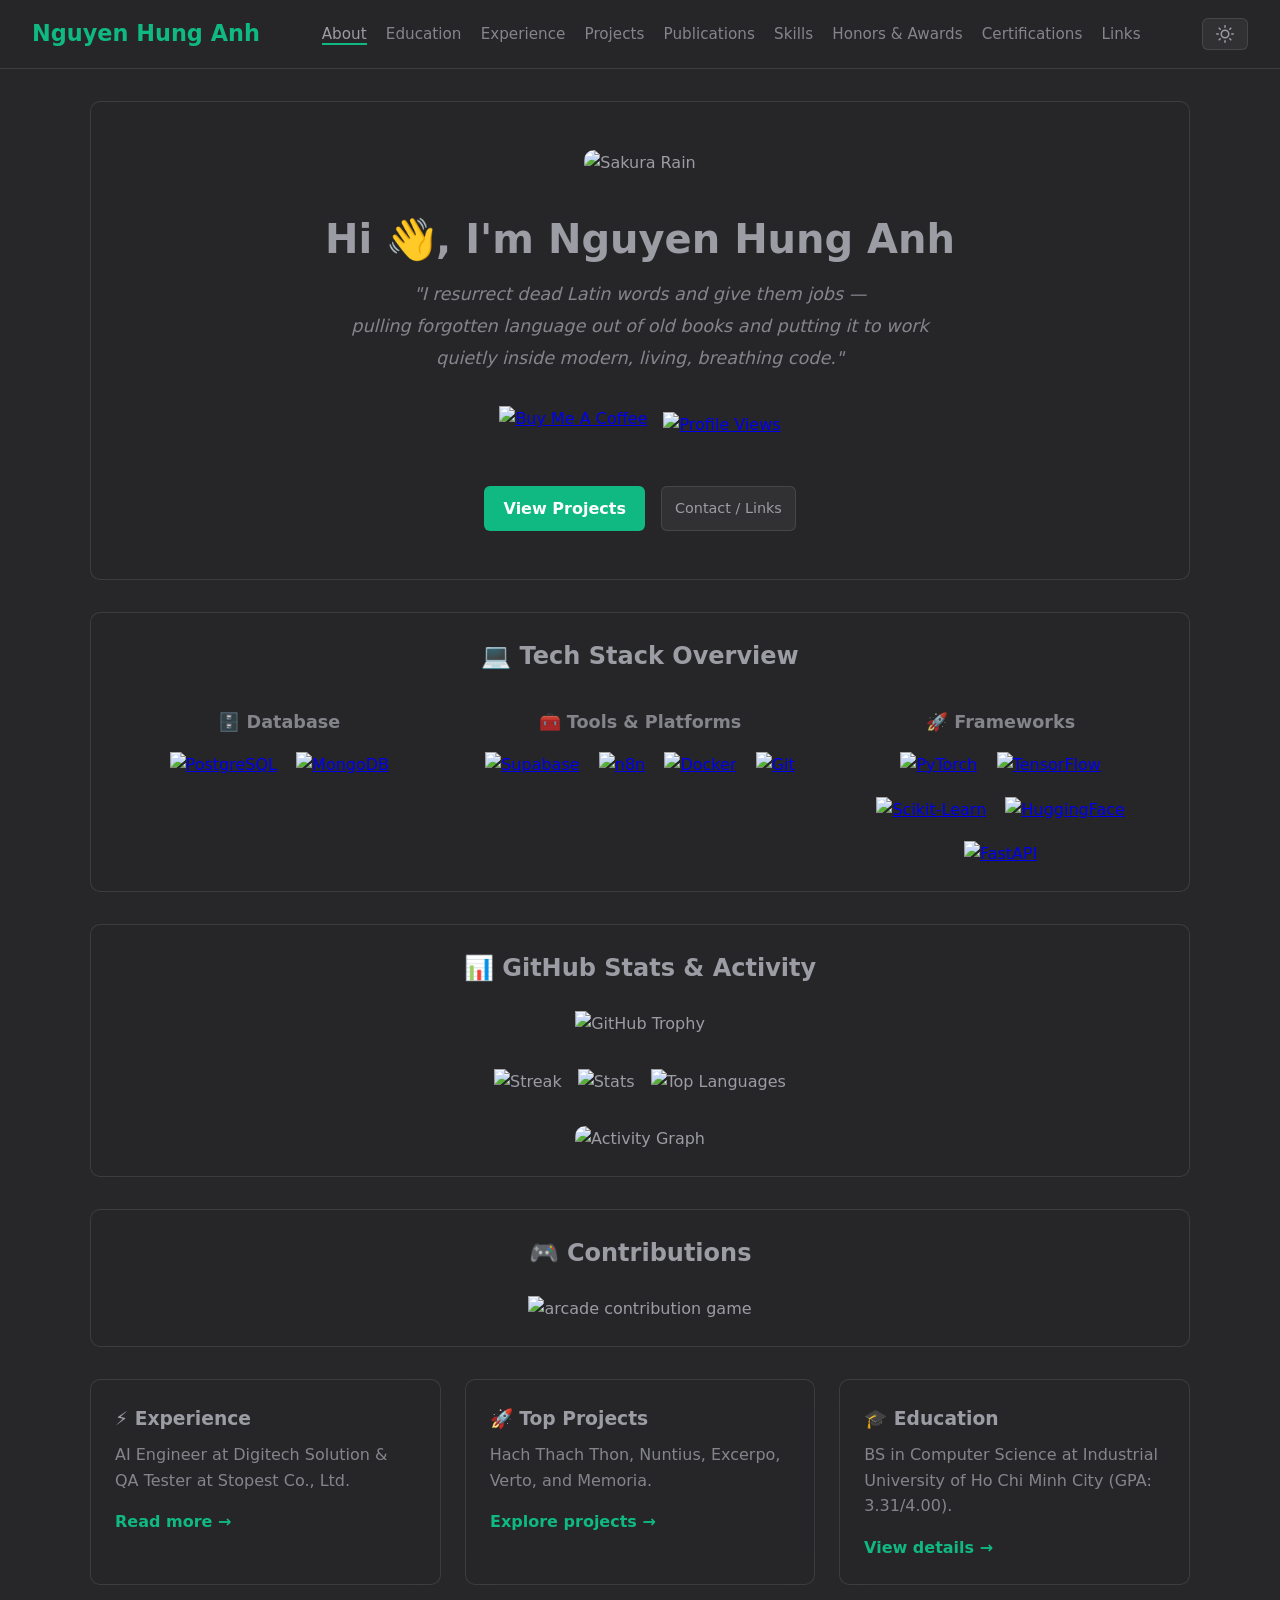
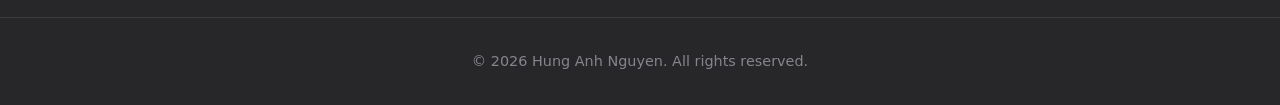
==== index.html @ b735c473 "fix: restore active classes on navigation links" ====
﻿<!DOCTYPE html>
<html lang="en" data-theme="dark">
<head>
  <meta charset="UTF-8">
  <meta name="viewport" content="width=device-width, initial-scale=1.0">
  <title>Hung Anh Nguyen | Portfolio</title>
  <link rel="stylesheet" href="css/style.css">
  <link rel="icon" type="image/png" href="https://avatars.githubusercontent.com/u/125584737?v=4">
</head>
<body>
  <header class="navbar">
    <span class="gradient-text" style="font-size:1.4rem;">Nguyen Hung Anh</span>
    <nav>
      <ul class="nav-links">
        <li><a href="index.html" class="active">About</a></li>
        <li><a href="education.html">Education</a></li>
        <li><a href="experience.html">Experience</a></li>
        <li><a href="projects.html">Projects</a></li>
        <li><a href="publications.html">Publications</a></li>
        <li><a href="skills.html">Skills</a></li>
        <li><a href="honors.html">Honors & Awards</a></li>
        <li><a href="certifications.html">Certifications</a></li>
        <li><a href="links.html">Links</a></li>
      </ul>
    </nav>
    <div class="nav-controls">

      <button id="theme-toggle" class="btn-control" aria-label="Toggle theme"></button>
    </div>
  </header>

  <main class="container">
    <section class="glass-panel" style="text-align:center; padding:3rem 1.5rem; margin-bottom:2rem;">
      <img src="https://media0.giphy.com/media/v1.Y2lkPTc5MGI3NjExcHRrNzlmNWsxdmtjNHplZ2J3MTYwZTVpMTJoajlxeGV6a3dhMDlndSZlcD12MV9pbnRlcm5hbF9naWZfYnlfaWQmY3Q9Zw/8O0UuvKgNPM8t0ZK1e/giphy.gif" alt="Sakura Rain" style="width: 100%; max-width: 500px; height: 180px; object-fit: cover; object-position: center 70%; border-radius: var(--radius-md); margin-bottom: 2rem;" />
      
      <h1 style="font-size: 2.5rem; margin-bottom: 0.5rem; display: flex; justify-content: center;">
        <!-- Using text instead of typing SVG so it's visible in both themes -->
        Hi 👋, I'm Nguyen Hung Anh
      </h1>

      
      <p style="max-width: 700px; margin: 0 auto 2rem auto; font-style: italic; color: var(--text-secondary); line-height: 1.8; font-size: 1.1rem;">
        "I resurrect dead Latin words and give them jobs —<br>
        pulling forgotten language out of old books and putting it to work <br>
        quietly inside modern, living, breathing code."
      </p>

      <div style="display:flex; gap:1rem; justify-content:center; flex-wrap: wrap; margin-bottom: 2.5rem;">
        <a href="https://buymeacoffee.com/hung000anh" style="display: flex; align-items: center; transition: transform 0.2s;" onmouseover="this.style.transform='scale(1.05)'" onmouseout="this.style.transform='scale(1)'">
          <img src="https://www.buymeacoffee.com/assets/img/custom_images/orange_img.png" alt="Buy Me A Coffee" style="height: 40px;"/>
        </a>
        <a href="https://github.com/Hung000anh" style="display: flex; align-items: center;">
          <img src="https://komarev.com/ghpvc/?username=Hung000anh&label=Profile%20views&color=brightgreen&style=for-the-badge" alt="Profile Views" style="height: 28px;"/>
        </a>
      </div>

      <div style="display:flex; gap:1rem; justify-content:center;">
        <a href="projects.html" class="btn-gradient">View Projects</a>
        <a href="links.html" class="btn-control" style="text-decoration:none;">Contact / Links</a>
      </div>
    </section>

    <section class="glass-panel" style="margin-bottom:2rem; text-align:center;">
      <h2 style="margin-bottom: 2rem;">💻 Tech Stack Overview</h2>
      <div style="display: grid; grid-template-columns: repeat(auto-fit, minmax(200px, 1fr)); gap: 2rem;">
        <div>
          <h3 style="margin-bottom: 1rem; color: var(--text-secondary); font-size: 1.1rem;">🗄️ Database</h3>
          <div style="display:flex; gap:1.2rem; justify-content:center; flex-wrap: wrap;">
            <a href="https://www.postgresql.org/" target="_blank"><img src="https://raw.githubusercontent.com/devicons/devicon/master/icons/postgresql/postgresql-original.svg" alt="PostgreSQL" width="40" title="PostgreSQL" /></a>
            <a href="https://www.mongodb.com/" target="_blank"><img src="https://raw.githubusercontent.com/devicons/devicon/master/icons/mongodb/mongodb-original.svg" alt="MongoDB" width="40" title="MongoDB" /></a>
          </div>
        </div>
        <div>
          <h3 style="margin-bottom: 1rem; color: var(--text-secondary); font-size: 1.1rem;">🧰 Tools & Platforms</h3>
          <div style="display:flex; gap:1.2rem; justify-content:center; flex-wrap: wrap; align-items: center;">
            <a href="https://supabase.com/" target="_blank"><img src="https://img.icons8.com/?size=100&id=sH0rW2TvYdr9&format=png&color=000000" alt="Supabase" width="40" title="Supabase" /></a>
            <a href="https://n8n.io/" target="_blank"><img src="https://registry.npmmirror.com/@lobehub/icons-static-png/latest/files/dark/n8n-color.png" alt="n8n" width="40" title="n8n" /></a>
            <a href="https://www.docker.com/" target="_blank"><img src="https://www.svgrepo.com/show/331370/docker.svg" alt="Docker" width="40" title="Docker" /></a>
            <a href="https://git-scm.com/" target="_blank"><img src="https://www.vectorlogo.zone/logos/git-scm/git-scm-icon.svg" alt="Git" width="40" title="Git" /></a>
          </div>
        </div>
        <div>
          <h3 style="margin-bottom: 1rem; color: var(--text-secondary); font-size: 1.1rem;">🚀 Frameworks</h3>
          <div style="display:flex; gap:1.2rem; justify-content:center; flex-wrap: wrap;">
            <a href="https://pytorch.org/" target="_blank"><img src="https://www.vectorlogo.zone/logos/pytorch/pytorch-icon.svg" alt="PyTorch" width="40" title="PyTorch" /></a>
            <a href="https://www.tensorflow.org/" target="_blank"><img src="https://www.vectorlogo.zone/logos/tensorflow/tensorflow-icon.svg" alt="TensorFlow" width="40" title="TensorFlow" /></a>
            <a href="https://scikit-learn.org/" target="_blank"><img src="https://icon.icepanel.io/Technology/svg/scikit-learn.svg" alt="Scikit-Learn" width="40" title="Scikit-Learn" /></a>
            <a href="https://huggingface.co/" target="_blank"><img src="https://huggingface.co/front/assets/huggingface_logo-noborder.svg" alt="HuggingFace" width="40" title="HuggingFace" /></a>
            <a href="https://fastapi.tiangolo.com/" target="_blank"><img src="https://icon.icepanel.io/Technology/svg/FastAPI.svg" alt="FastAPI" width="40" title="FastAPI" /></a>
          </div>
        </div>
      </div>
    </section>

    <section class="glass-panel" style="margin-bottom:2rem; text-align:center;">
      <h2 style="margin-bottom: 1.5rem;">📊 GitHub Stats & Activity</h2>
      <div style="display:flex; flex-direction:column; gap:2rem; align-items:center;">
        
        <!-- Trophy -->
        <img src="https://github.com/Hung000anh/Hung000anh/blob/main/profile/trophy.svg?raw=true" alt="GitHub Trophy" style="max-width: 100%; height: auto;" />

        <!-- Stats Grid -->
        <div style="display:flex; flex-wrap:wrap; gap:1rem; justify-content:center; width:100%;">
          <img src="https://github-readme-streak-stats-eight.vercel.app/?user=Hung000anh&theme=monokai-metallian&hide_border=true&short_numbers=true" alt="Streak" style="max-width: 100%; height: auto;" />
          <img src="https://denvercoder1-github-readme-stats.vercel.app/api/?username=Hung000anh&show_icons=true&include_all_commits=true&count_private=true&theme=react&hide_border=true&bg_color=1F222E&title_color=F85D7F&icon_color=F8D866" alt="Stats" style="max-width: 100%; height: auto;" />
          <img src="https://github.com/Hung000anh/Hung000anh/blob/main/top-languages.svg?raw=true" alt="Top Languages" style="max-width: 100%; height: auto;" />
        </div>

        <!-- Activity Graph -->
        <img src="https://github-readme-activity-graph.vercel.app/graph/?username=Hung000anh&bg_color=1F222E&color=F8D866&line=F85D7F&point=FFFFFF&hide_border=true&height=300&days=30" alt="Activity Graph" style="max-width: 100%; height: auto; border-radius: var(--radius-md);" />
        
      </div>
    </section>

    <section class="glass-panel" style="margin-bottom:2rem; text-align:center;">
      <h2 style="margin-bottom: 1.5rem;">🎮 Contributions</h2>
      <div style="display:flex; justify-content:center;">
        <!-- Arcade Game -->
        <picture>
          <source media="(prefers-color-scheme: dark)" srcset="https://raw.githubusercontent.com/Hung000anh/Hung000anh/output/github-arcade-dark.svg">
          <source media="(prefers-color-scheme: light)" srcset="https://raw.githubusercontent.com/Hung000anh/Hung000anh/output/github-arcade.svg">
          <img alt="arcade contribution game" src="https://raw.githubusercontent.com/Hung000anh/Hung000anh/output/github-arcade.svg" style="max-width: 100%; height: auto;">
        </picture>
      </div>
    </section>

    <div style="display: grid; grid-template-columns: repeat(auto-fit, minmax(300px, 1fr)); gap: 1.5rem;">
      <div class="glass-panel">
        <h3>⚡ Experience</h3>
        <p style="color: var(--text-secondary); margin-top:0.5rem;">AI Engineer at Digitech Solution & QA Tester at Stopest Co., Ltd.</p>
        <a href="experience.html" class="gradient-text" style="display:inline-block; margin-top:1rem; text-decoration:none;">Read more &rarr;</a>
      </div>
      <div class="glass-panel">
        <h3>🚀 Top Projects</h3>
        <p style="color: var(--text-secondary); margin-top:0.5rem;">Hach Thach Thon, Nuntius, Excerpo, Verto, and Memoria.</p>
        <a href="projects.html" class="gradient-text" style="display:inline-block; margin-top:1rem; text-decoration:none;">Explore projects &rarr;</a>
      </div>
      <div class="glass-panel">
        <h3>🎓 Education</h3>
        <p style="color: var(--text-secondary); margin-top:0.5rem;">BS in Computer Science at Industrial University of Ho Chi Minh City (GPA: 3.31/4.00).</p>
        <a href="education.html" class="gradient-text" style="display:inline-block; margin-top:1rem; text-decoration:none;">View details &rarr;</a>
      </div>
    </div>
  </main>

  <footer>
    <p>&copy; 2026 Hung Anh Nguyen. All rights reserved.</p>
  </footer>

  <script src="js/main.js"></script>
</body>
</html>
---- css/style.css ----
:root {
  --bg-primary: #27272a;
  --bg-card: rgba(39, 39, 42, 0.8);
  --bg-card-hover: rgba(63, 63, 70, 1);
  --text-primary: rgba(156, 156, 165);
  --text-secondary: rgba(156, 156, 165, 0.8);
  --accent-gradient: rgba(16, 185, 129);
  --accent-cyan: rgba(16, 185, 129);
  --accent-purple: rgba(16, 185, 129);
  --border-glass: 1px solid rgba(255, 255, 255, 0.1);
  --shadow-glow: 0 0 15px rgba(16, 185, 129, 0.3);
  --radius-sm: 6px;
  --radius-md: 10px;
  --radius-lg: 16px;
  --transition: all 0.2s cubic-bezier(0.4, 0, 0.2, 1);
  --font-main: system-ui, -apple-system, BlinkMacSystemFont, 'Segoe UI', Roboto, sans-serif;
}

[data-theme="light"] {
  --bg-primary: #f4f4f5;
  --bg-card: rgba(255, 255, 255, 0.9);
  --bg-card-hover: rgba(255, 255, 255, 1);
  --text-primary: #18181b;
  --text-secondary: #52525b;
  --border-glass: 1px solid rgba(0, 0, 0, 0.08);
  --shadow-glow: 0 4px 12px rgba(16, 185, 129, 0.15);
}

* {
  box-sizing: border-box;
  margin: 0;
  padding: 0;
}

body {
  background-color: var(--bg-primary);
  color: var(--text-primary);
  font-family: var(--font-main);
  line-height: 1.6;
  min-height: 100vh;
  display: flex;
  flex-direction: column;
  transition: var(--transition);
}

/* Glassmorphism Panel */
.glass-panel {
  background: var(--bg-card);
  backdrop-filter: blur(12px);
  -webkit-backdrop-filter: blur(12px);
  border: var(--border-glass);
  border-radius: var(--radius-md);
  padding: 1.5rem;
  transition: var(--transition);
}

.glass-panel:hover {
  background: var(--bg-card-hover);
  box-shadow: var(--shadow-glow);
}

/* Gradient Text & Buttons */
.gradient-text {
  color: var(--accent-cyan);
  font-weight: 700;
}

.btn-gradient {
  background: var(--accent-gradient);
  color: #ffffff;
  padding: 0.6rem 1.2rem;
  border-radius: var(--radius-sm);
  text-decoration: none;
  font-weight: 600;
  display: inline-block;
  border: none;
  cursor: pointer;
  transition: var(--transition);
}

.btn-gradient:hover {
  opacity: 0.9;
  box-shadow: var(--shadow-glow);
}

/* Badges */
.badge {
  background: rgba(6, 182, 212, 0.15);
  color: var(--accent-cyan);
  border: 1px solid rgba(6, 182, 212, 0.3);
  padding: 0.2rem 0.6rem;
  border-radius: var(--radius-sm);
  font-size: 0.85rem;
  font-weight: 500;
  display: inline-block;
  margin-right: 0.4rem;
  margin-bottom: 0.4rem;
}

/* Header & Navbar */
.navbar {
  position: sticky;
  top: 0;
  z-index: 100;
  background: var(--bg-card);
  backdrop-filter: blur(16px);
  border-bottom: var(--border-glass);
  padding: 1rem 2rem;
  display: flex;
  align-items: center;
  justify-content: space-between;
}

.nav-links {
  display: flex;
  gap: 1.2rem;
  list-style: none;
  align-items: center;
}

.nav-links a {
  color: var(--text-secondary);
  text-decoration: none;
  font-size: 0.95rem;
  font-weight: 500;
  transition: var(--transition);
}

.nav-links a:hover,
.nav-links a.active {
  color: var(--text-primary);
  border-bottom: 2px solid var(--accent-cyan);
}

.nav-controls {
  display: flex;
  gap: 0.8rem;
}

.btn-control {
  background: rgba(255, 255, 255, 0.05);
  border: var(--border-glass);
  color: var(--text-primary);
  padding: 0.4rem 0.8rem;
  border-radius: var(--radius-sm);
  cursor: pointer;
  font-size: 0.9rem;
  transition: var(--transition);
  display: flex;
  align-items: center;
  justify-content: center;
}

.btn-control:hover {
  background: var(--bg-card-hover);
}

/* Layout Container & Footer */
.container {
  max-width: 1100px;
  width: 90%;
  margin: 2rem auto;
  flex: 1;
}

footer {
  text-align: center;
  padding: 2rem;
  color: var(--text-secondary);
  border-top: var(--border-glass);
  font-size: 0.9rem;
}
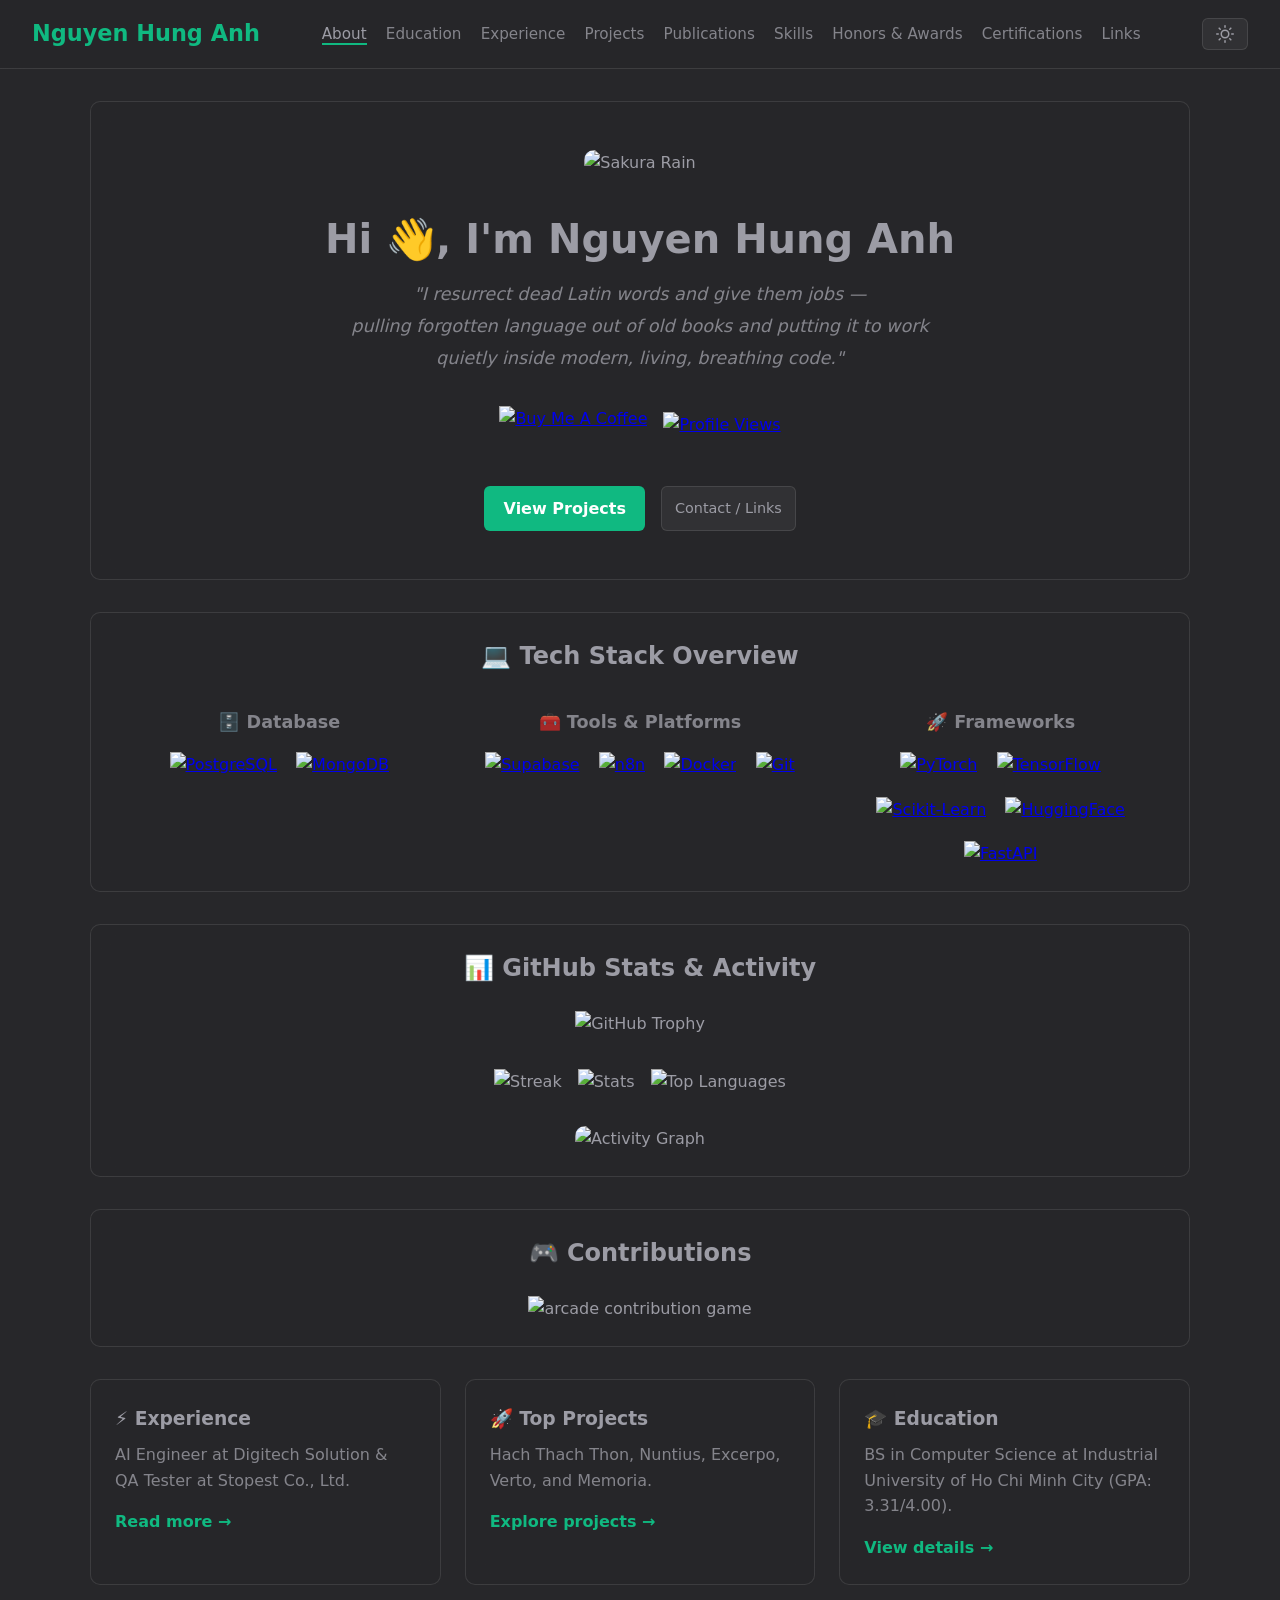
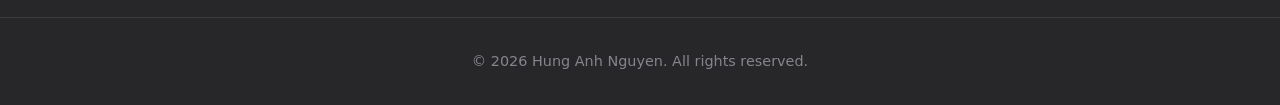
==== commit 5646bd9c: "fix: restore docker icon and correct experience date hyphens" ====
--- a/index.html
+++ b/index.html
@@ -1,4 +1,4 @@
-﻿<!DOCTYPE html>
+<!DOCTYPE html>
 <html lang="en" data-theme="dark">
 <head>
   <meta charset="UTF-8">
@@ -75,7 +75,7 @@
           <div style="display:flex; gap:1.2rem; justify-content:center; flex-wrap: wrap; align-items: center;">
             <a href="https://supabase.com/" target="_blank"><img src="https://img.icons8.com/?size=100&id=sH0rW2TvYdr9&format=png&color=000000" alt="Supabase" width="40" title="Supabase" /></a>
             <a href="https://n8n.io/" target="_blank"><img src="https://registry.npmmirror.com/@lobehub/icons-static-png/latest/files/dark/n8n-color.png" alt="n8n" width="40" title="n8n" /></a>
-            <a href="https://www.docker.com/" target="_blank"><img src="https://www.svgrepo.com/show/331370/docker.svg" alt="Docker" width="40" title="Docker" /></a>
+            <a href="https://www.docker.com/" target="_blank"><img src="https://raw.githubusercontent.com/devicons/devicon/master/icons/docker/docker-original.svg" alt="Docker" width="40" title="Docker" /></a>
             <a href="https://git-scm.com/" target="_blank"><img src="https://www.vectorlogo.zone/logos/git-scm/git-scm-icon.svg" alt="Git" width="40" title="Git" /></a>
           </div>
         </div>
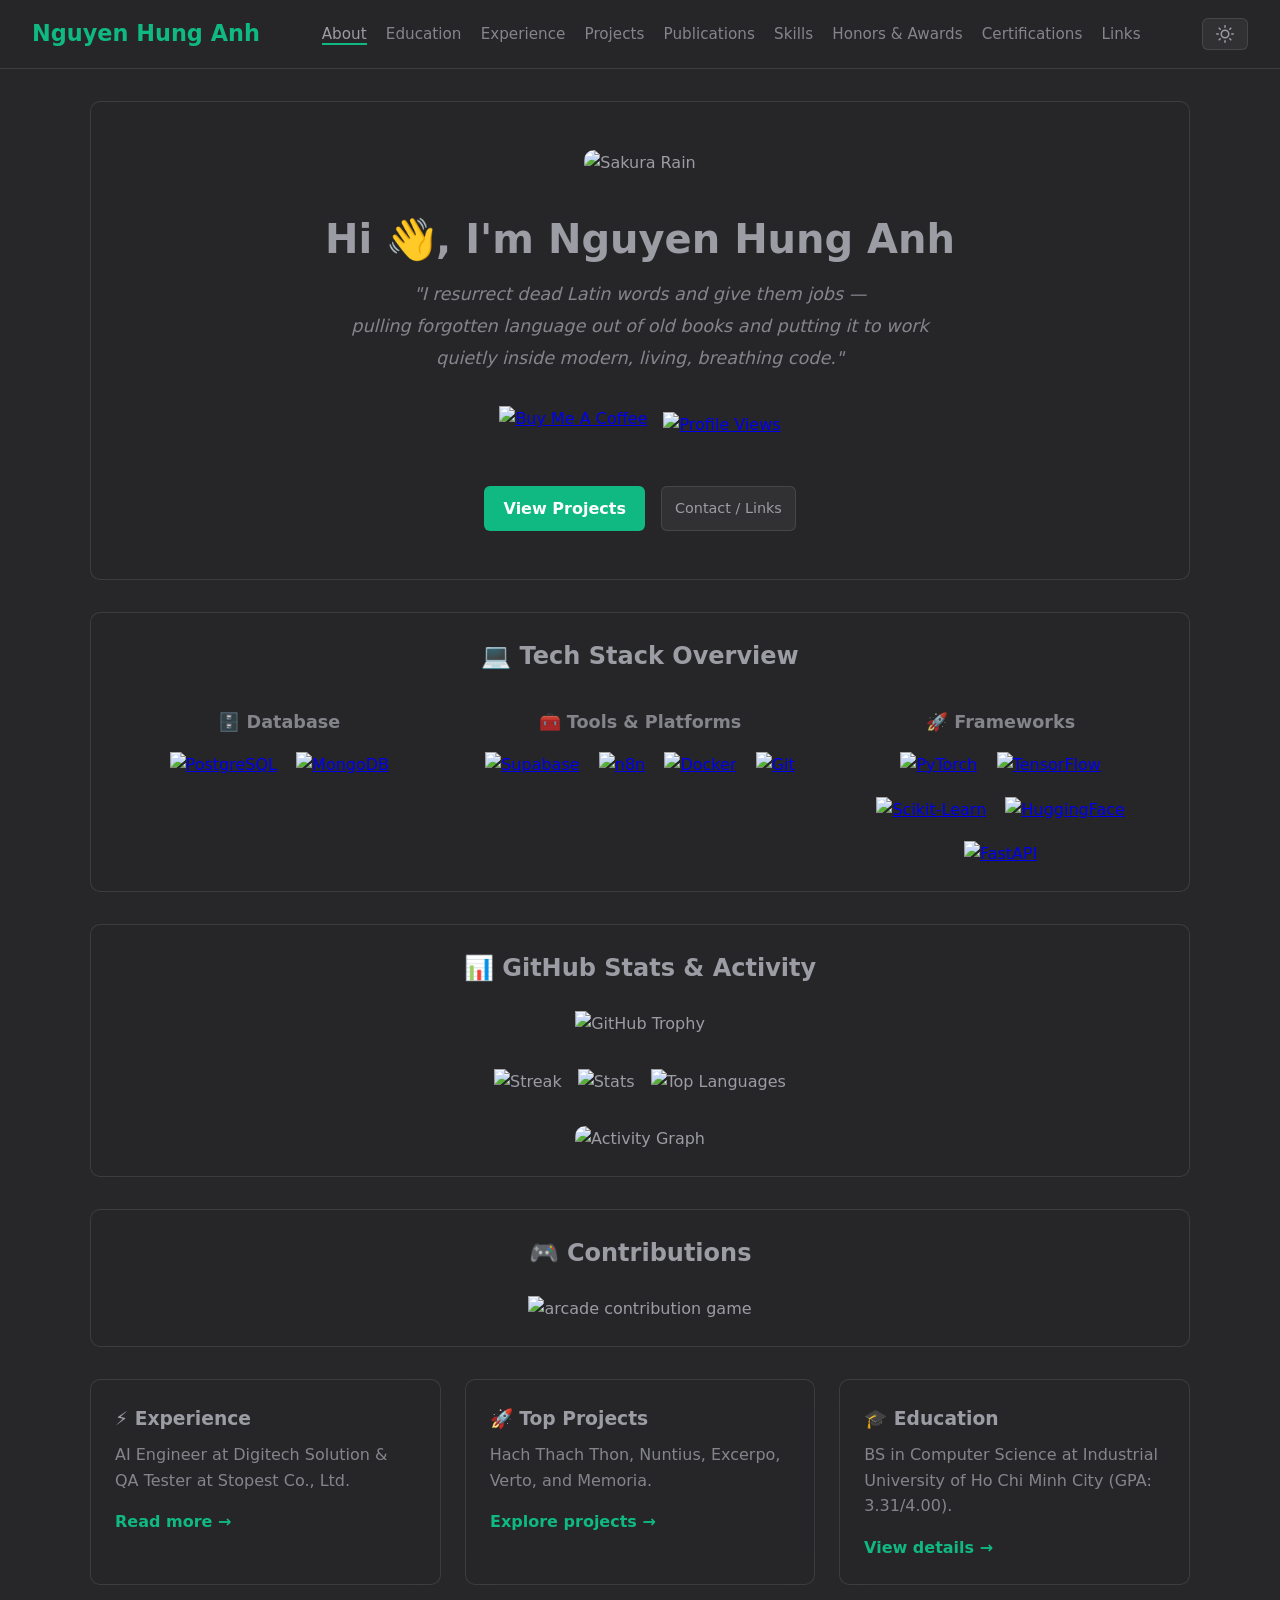
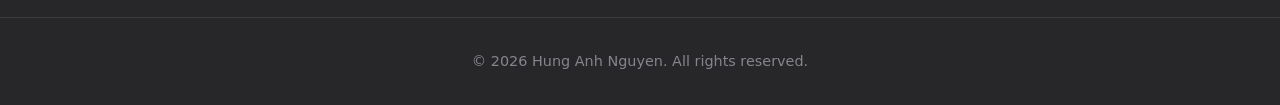
==== commit 412b7ab4: "fix: revert docker icon to svgrepo" ====
--- a/index.html
+++ b/index.html
@@ -75,7 +75,7 @@
           <div style="display:flex; gap:1.2rem; justify-content:center; flex-wrap: wrap; align-items: center;">
             <a href="https://supabase.com/" target="_blank"><img src="https://img.icons8.com/?size=100&id=sH0rW2TvYdr9&format=png&color=000000" alt="Supabase" width="40" title="Supabase" /></a>
             <a href="https://n8n.io/" target="_blank"><img src="https://registry.npmmirror.com/@lobehub/icons-static-png/latest/files/dark/n8n-color.png" alt="n8n" width="40" title="n8n" /></a>
-            <a href="https://www.docker.com/" target="_blank"><img src="https://raw.githubusercontent.com/devicons/devicon/master/icons/docker/docker-original.svg" alt="Docker" width="40" title="Docker" /></a>
+            <a href="https://www.docker.com/" target="_blank"><img src="https://www.svgrepo.com/show/331370/docker.svg" alt="Docker" width="40" title="Docker" /></a>
             <a href="https://git-scm.com/" target="_blank"><img src="https://www.vectorlogo.zone/logos/git-scm/git-scm-icon.svg" alt="Git" width="40" title="Git" /></a>
           </div>
         </div>
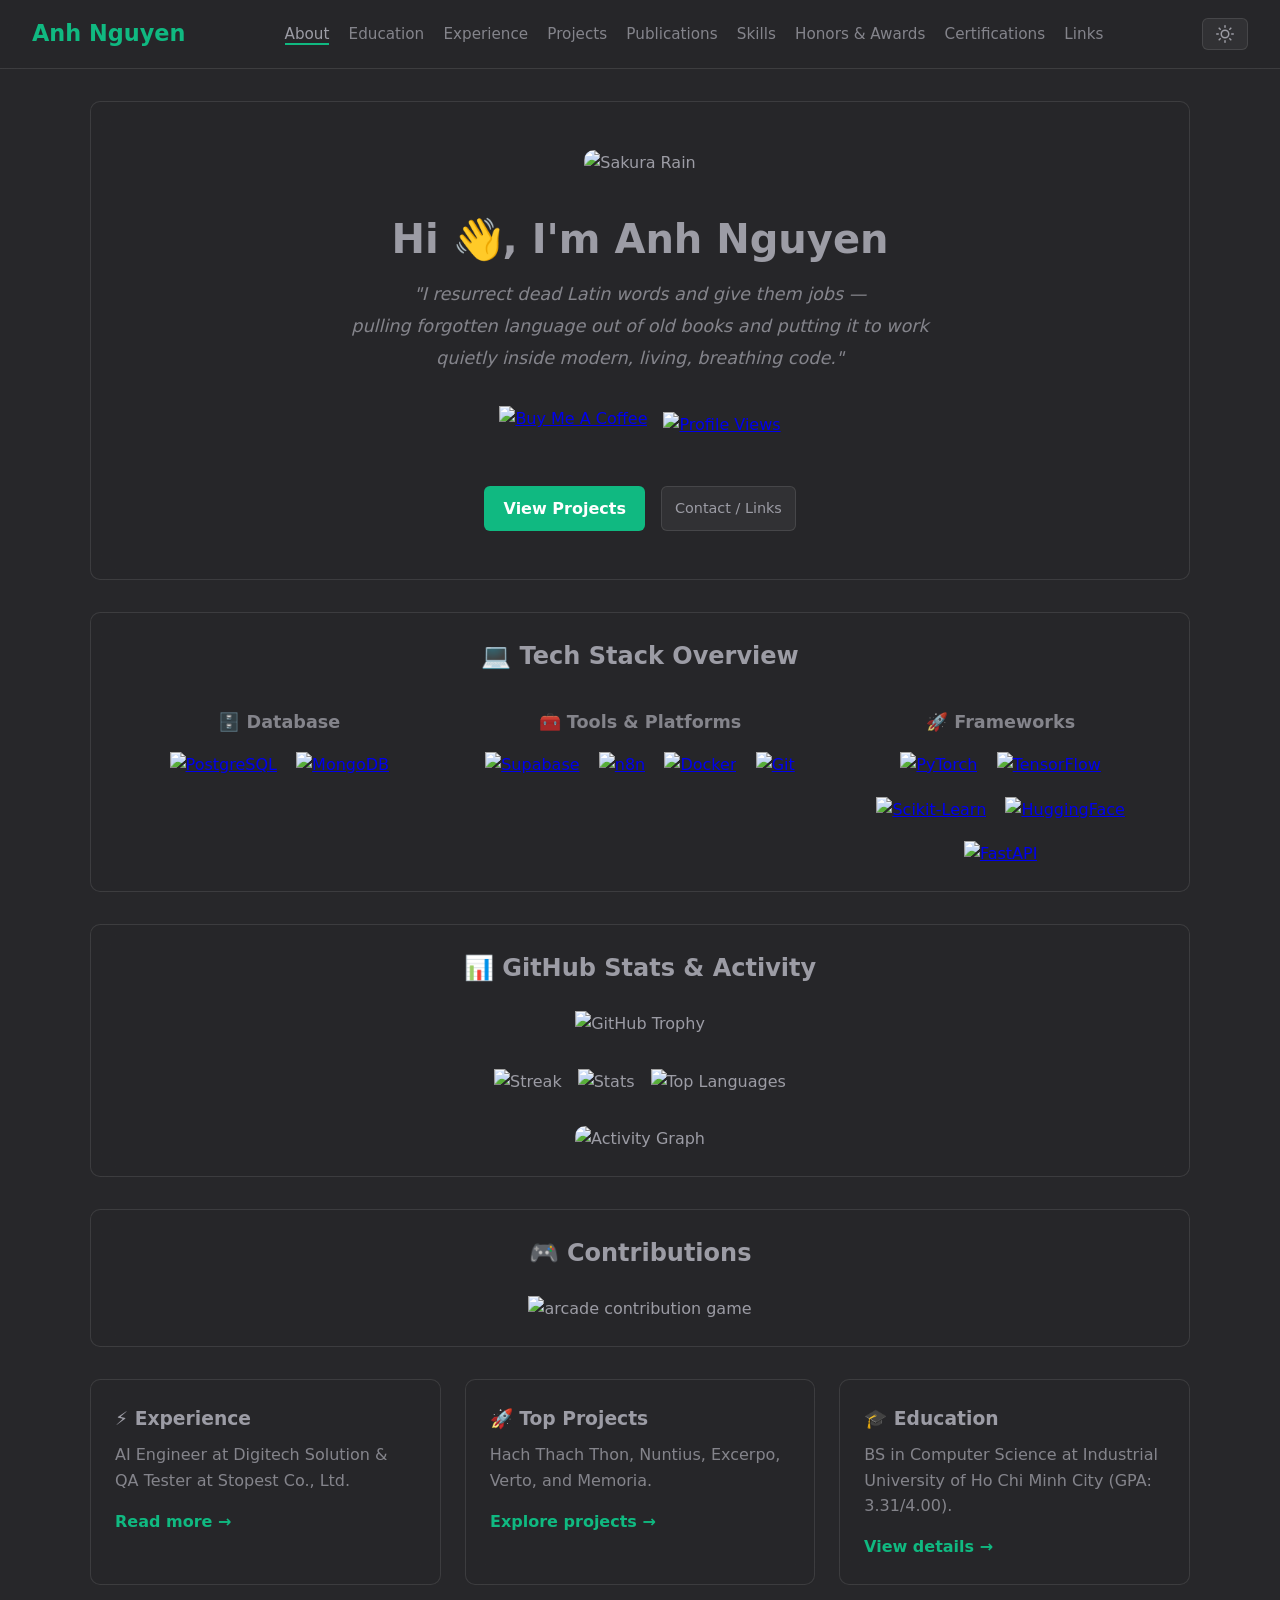
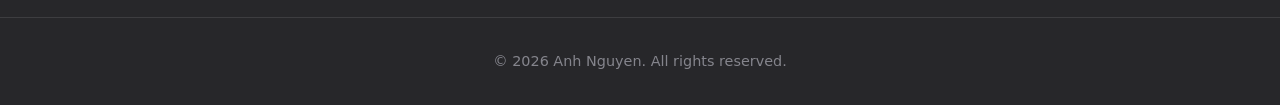
==== commit db239ce2: "refactor: update personal branding by standardizing display name to Anh Nguyen across all site pages" ====
--- a/index.html
+++ b/index.html
@@ -1,15 +1,15 @@
-<!DOCTYPE html>
+﻿<!DOCTYPE html>
 <html lang="en" data-theme="dark">
 <head>
   <meta charset="UTF-8">
   <meta name="viewport" content="width=device-width, initial-scale=1.0">
-  <title>Hung Anh Nguyen | Portfolio</title>
+  <title>Anh Nguyen | Portfolio</title>
   <link rel="stylesheet" href="css/style.css">
   <link rel="icon" type="image/png" href="https://avatars.githubusercontent.com/u/125584737?v=4">
 </head>
 <body>
   <header class="navbar">
-    <span class="gradient-text" style="font-size:1.4rem;">Nguyen Hung Anh</span>
+    <span class="gradient-text" style="font-size:1.4rem;">Anh Nguyen</span>
     <nav>
       <ul class="nav-links">
         <li><a href="index.html" class="active">About</a></li>
@@ -35,7 +35,7 @@
       
       <h1 style="font-size: 2.5rem; margin-bottom: 0.5rem; display: flex; justify-content: center;">
         <!-- Using text instead of typing SVG so it's visible in both themes -->
-        Hi 👋, I'm Nguyen Hung Anh
+        Hi 👋, I'm Anh Nguyen
       </h1>
 
       
@@ -75,7 +75,7 @@
           <div style="display:flex; gap:1.2rem; justify-content:center; flex-wrap: wrap; align-items: center;">
             <a href="https://supabase.com/" target="_blank"><img src="https://img.icons8.com/?size=100&id=sH0rW2TvYdr9&format=png&color=000000" alt="Supabase" width="40" title="Supabase" /></a>
             <a href="https://n8n.io/" target="_blank"><img src="https://registry.npmmirror.com/@lobehub/icons-static-png/latest/files/dark/n8n-color.png" alt="n8n" width="40" title="n8n" /></a>
-            <a href="https://www.docker.com/" target="_blank"><img src="https://www.svgrepo.com/show/331370/docker.svg" alt="Docker" width="40" title="Docker" /></a>
+            <a href="https://www.docker.com/" target="_blank"><img src="https://raw.githubusercontent.com/devicons/devicon/master/icons/docker/docker-original.svg" alt="Docker" width="40" title="Docker" /></a>
             <a href="https://git-scm.com/" target="_blank"><img src="https://www.vectorlogo.zone/logos/git-scm/git-scm-icon.svg" alt="Git" width="40" title="Git" /></a>
           </div>
         </div>
@@ -144,7 +144,7 @@
   </main>
 
   <footer>
-    <p>&copy; 2026 Hung Anh Nguyen. All rights reserved.</p>
+    <p>&copy; 2026 Anh Nguyen. All rights reserved.</p>
   </footer>
 
   <script src="js/main.js"></script>
@@ -152,3 +152,4 @@
 </html>
 
 
+
--- a/css/style.css
+++ b/css/style.css
@@ -170,3 +170,6 @@
   border-top: var(--border-glass);
   font-size: 0.9rem;
 }
+
+[data-theme="dark"] .theme-invert { filter: brightness(0) invert(1); }
+
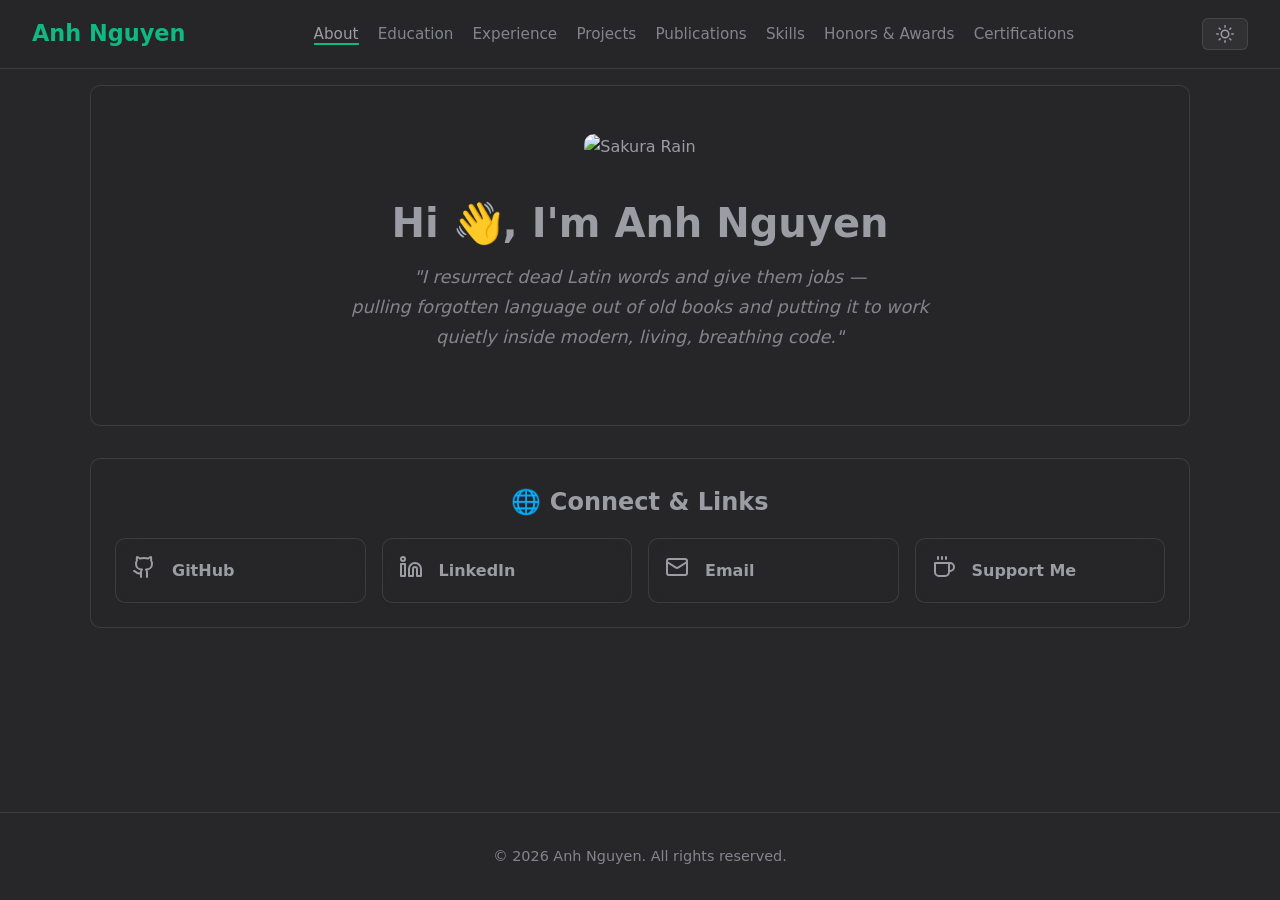
==== commit e2c0767b: "feat: add dynamic theme toggle, mobile navigation, and global JS/CSS files while refactoring page he" ====
--- a/index.html
+++ b/index.html
@@ -1,4 +1,4 @@
-﻿<!DOCTYPE html>
+<!DOCTYPE html>
 <html lang="en" data-theme="dark">
 <head>
   <meta charset="UTF-8">
@@ -6,6 +6,11 @@
   <title>Anh Nguyen | Portfolio</title>
   <link rel="stylesheet" href="css/style.css">
   <link rel="icon" type="image/png" href="https://avatars.githubusercontent.com/u/125584737?v=4">
+
+  <script>
+    const savedTheme = localStorage.getItem('theme') || 'dark';
+    document.documentElement.setAttribute('data-theme', savedTheme);
+  </script>
 </head>
 <body>
   <header class="navbar">
@@ -20,7 +25,7 @@
         <li><a href="skills.html">Skills</a></li>
         <li><a href="honors.html">Honors & Awards</a></li>
         <li><a href="certifications.html">Certifications</a></li>
-        <li><a href="links.html">Links</a></li>
+
       </ul>
     </nav>
     <div class="nav-controls">
@@ -29,7 +34,7 @@
     </div>
   </header>
 
-  <main class="container">
+  <main class="container" style="margin-top: 1rem; margin-bottom: 0;">
     <section class="glass-panel" style="text-align:center; padding:3rem 1.5rem; margin-bottom:2rem;">
       <img src="https://media0.giphy.com/media/v1.Y2lkPTc5MGI3NjExcHRrNzlmNWsxdmtjNHplZ2J3MTYwZTVpMTJoajlxeGV6a3dhMDlndSZlcD12MV9pbnRlcm5hbF9naWZfYnlfaWQmY3Q9Zw/8O0UuvKgNPM8t0ZK1e/giphy.gif" alt="Sakura Rain" style="width: 100%; max-width: 500px; height: 180px; object-fit: cover; object-position: center 70%; border-radius: var(--radius-md); margin-bottom: 2rem;" />
       
@@ -39,108 +44,57 @@
       </h1>
 
       
-      <p style="max-width: 700px; margin: 0 auto 2rem auto; font-style: italic; color: var(--text-secondary); line-height: 1.8; font-size: 1.1rem;">
+      <p style="max-width: 700px; margin: 0 auto 1.5rem auto; font-style: italic; color: var(--text-secondary); line-height: 1.7; font-size: 1.1rem;">
         "I resurrect dead Latin words and give them jobs —<br>
         pulling forgotten language out of old books and putting it to work <br>
         quietly inside modern, living, breathing code."
       </p>
 
-      <div style="display:flex; gap:1rem; justify-content:center; flex-wrap: wrap; margin-bottom: 2.5rem;">
-        <a href="https://buymeacoffee.com/hung000anh" style="display: flex; align-items: center; transition: transform 0.2s;" onmouseover="this.style.transform='scale(1.05)'" onmouseout="this.style.transform='scale(1)'">
-          <img src="https://www.buymeacoffee.com/assets/img/custom_images/orange_img.png" alt="Buy Me A Coffee" style="height: 40px;"/>
+
+    </section>
+
+    <section class="glass-panel" style="margin-bottom:0; text-align:center; padding: 1.5rem;">
+      <h2 style="margin-bottom: 1rem;">🌐 Connect & Links</h2>
+      <div style="display: grid; grid-template-columns: repeat(auto-fit, minmax(200px, 1fr)); gap: 1rem; text-align: left;">
+        
+        <a href="https://github.com/Hung000anh" target="_blank" class="glass-panel" style="padding: 1rem; text-decoration:none; display:flex; align-items:center; gap: 1rem; transition: transform 0.3s ease;" onmouseover="this.style.transform='translateY(-5px)'" onmouseout="this.style.transform='translateY(0)'">
+          <div style="color: var(--text-primary);">
+            <svg xmlns="http://www.w3.org/2000/svg" width="24" height="24" viewBox="0 0 24 24" fill="none" stroke="currentColor" stroke-width="2" stroke-linecap="round" stroke-linejoin="round"><path d="M15 22v-4a4.8 4.8 0 0 0-1-3.5c3 0 6-2 6-5.5.08-1.25-.27-2.48-1-3.5.28-1.15.28-2.35 0-3.5 0 0-1 0-3 1.5-2.64-.5-5.36-.5-8 0C6 2 5 2 5 2c-.3 1.15-.3 2.35 0 3.5A5.403 5.403 0 0 0 4 9c0 3.5 3 5.5 6 5.5-.39.49-.68 1.05-.85 1.65-.17.6-.22 1.23-.15 1.85v4"/><path d="M9 18c-4.51 2-5-2-7-2"/></svg>
+          </div>
+          <div>
+            <h3 style="color: var(--text-primary); margin: 0; font-size: 1rem;">GitHub</h3>
+          </div>
         </a>
-        <a href="https://github.com/Hung000anh" style="display: flex; align-items: center;">
-          <img src="https://komarev.com/ghpvc/?username=Hung000anh&label=Profile%20views&color=brightgreen&style=for-the-badge" alt="Profile Views" style="height: 28px;"/>
+
+        <a href="https://linkedin.com/in/hung-anh-nguyen" target="_blank" class="glass-panel" style="padding: 1rem; text-decoration:none; display:flex; align-items:center; gap: 1rem; transition: transform 0.3s ease;" onmouseover="this.style.transform='translateY(-5px)'" onmouseout="this.style.transform='translateY(0)'">
+          <div style="color: var(--text-primary);">
+            <svg xmlns="http://www.w3.org/2000/svg" width="24" height="24" viewBox="0 0 24 24" fill="none" stroke="currentColor" stroke-width="2" stroke-linecap="round" stroke-linejoin="round"><path d="M16 8a6 6 0 0 1 6 6v7h-4v-7a2 2 0 0 0-2-2 2 2 0 0 0-2 2v7h-4v-7a6 6 0 0 1 6-6z"/><rect width="4" height="12" x="2" y="9"/><circle cx="4" cy="4" r="2"/></svg>
+          </div>
+          <div>
+            <h3 style="color: var(--text-primary); margin: 0; font-size: 1rem;">LinkedIn</h3>
+          </div>
         </a>
-      </div>
 
-      <div style="display:flex; gap:1rem; justify-content:center;">
-        <a href="projects.html" class="btn-gradient">View Projects</a>
-        <a href="links.html" class="btn-control" style="text-decoration:none;">Contact / Links</a>
+        <a href="mailto:hunganhnguyen130@gmail.com" class="glass-panel" style="padding: 1rem; text-decoration:none; display:flex; align-items:center; gap: 1rem; transition: transform 0.3s ease;" onmouseover="this.style.transform='translateY(-5px)'" onmouseout="this.style.transform='translateY(0)'">
+          <div style="color: var(--text-primary);">
+            <svg xmlns="http://www.w3.org/2000/svg" width="24" height="24" viewBox="0 0 24 24" fill="none" stroke="currentColor" stroke-width="2" stroke-linecap="round" stroke-linejoin="round"><rect width="20" height="16" x="2" y="4" rx="2"/><path d="m22 7-8.97 5.7a1.94 1.94 0 0 1-2.06 0L2 7"/></svg>
+          </div>
+          <div>
+            <h3 style="color: var(--text-primary); margin: 0; font-size: 1rem;">Email</h3>
+          </div>
+        </a>
+
+        <a href="https://buymeacoffee.com/hung000anh" target="_blank" class="glass-panel" style="padding: 1rem; text-decoration:none; display:flex; align-items:center; gap: 1rem; transition: transform 0.3s ease;" onmouseover="this.style.transform='translateY(-5px)'" onmouseout="this.style.transform='translateY(0)'">
+          <div style="color: var(--text-primary);">
+            <svg xmlns="http://www.w3.org/2000/svg" width="24" height="24" viewBox="0 0 24 24" fill="none" stroke="currentColor" stroke-width="2" stroke-linecap="round" stroke-linejoin="round"><path d="M17 8h1a4 4 0 1 1 0 8h-1"/><path d="M3 8h14v9a4 4 0 0 1-4 4H7a4 4 0 0 1-4-4Z"/><line x1="6" x2="6" y1="2" y2="4"/><line x1="10" x2="10" y1="2" y2="4"/><line x1="14" x2="14" y1="2" y2="4"/></svg>
+          </div>
+          <div>
+            <h3 style="color: var(--text-primary); margin: 0; font-size: 1rem;">Support Me</h3>
+          </div>
+        </a>
+
       </div>
     </section>
-
-    <section class="glass-panel" style="margin-bottom:2rem; text-align:center;">
-      <h2 style="margin-bottom: 2rem;">💻 Tech Stack Overview</h2>
-      <div style="display: grid; grid-template-columns: repeat(auto-fit, minmax(200px, 1fr)); gap: 2rem;">
-        <div>
-          <h3 style="margin-bottom: 1rem; color: var(--text-secondary); font-size: 1.1rem;">🗄️ Database</h3>
-          <div style="display:flex; gap:1.2rem; justify-content:center; flex-wrap: wrap;">
-            <a href="https://www.postgresql.org/" target="_blank"><img src="https://raw.githubusercontent.com/devicons/devicon/master/icons/postgresql/postgresql-original.svg" alt="PostgreSQL" width="40" title="PostgreSQL" /></a>
-            <a href="https://www.mongodb.com/" target="_blank"><img src="https://raw.githubusercontent.com/devicons/devicon/master/icons/mongodb/mongodb-original.svg" alt="MongoDB" width="40" title="MongoDB" /></a>
-          </div>
-        </div>
-        <div>
-          <h3 style="margin-bottom: 1rem; color: var(--text-secondary); font-size: 1.1rem;">🧰 Tools & Platforms</h3>
-          <div style="display:flex; gap:1.2rem; justify-content:center; flex-wrap: wrap; align-items: center;">
-            <a href="https://supabase.com/" target="_blank"><img src="https://img.icons8.com/?size=100&id=sH0rW2TvYdr9&format=png&color=000000" alt="Supabase" width="40" title="Supabase" /></a>
-            <a href="https://n8n.io/" target="_blank"><img src="https://registry.npmmirror.com/@lobehub/icons-static-png/latest/files/dark/n8n-color.png" alt="n8n" width="40" title="n8n" /></a>
-            <a href="https://www.docker.com/" target="_blank"><img src="https://raw.githubusercontent.com/devicons/devicon/master/icons/docker/docker-original.svg" alt="Docker" width="40" title="Docker" /></a>
-            <a href="https://git-scm.com/" target="_blank"><img src="https://www.vectorlogo.zone/logos/git-scm/git-scm-icon.svg" alt="Git" width="40" title="Git" /></a>
-          </div>
-        </div>
-        <div>
-          <h3 style="margin-bottom: 1rem; color: var(--text-secondary); font-size: 1.1rem;">🚀 Frameworks</h3>
-          <div style="display:flex; gap:1.2rem; justify-content:center; flex-wrap: wrap;">
-            <a href="https://pytorch.org/" target="_blank"><img src="https://www.vectorlogo.zone/logos/pytorch/pytorch-icon.svg" alt="PyTorch" width="40" title="PyTorch" /></a>
-            <a href="https://www.tensorflow.org/" target="_blank"><img src="https://www.vectorlogo.zone/logos/tensorflow/tensorflow-icon.svg" alt="TensorFlow" width="40" title="TensorFlow" /></a>
-            <a href="https://scikit-learn.org/" target="_blank"><img src="https://icon.icepanel.io/Technology/svg/scikit-learn.svg" alt="Scikit-Learn" width="40" title="Scikit-Learn" /></a>
-            <a href="https://huggingface.co/" target="_blank"><img src="https://huggingface.co/front/assets/huggingface_logo-noborder.svg" alt="HuggingFace" width="40" title="HuggingFace" /></a>
-            <a href="https://fastapi.tiangolo.com/" target="_blank"><img src="https://icon.icepanel.io/Technology/svg/FastAPI.svg" alt="FastAPI" width="40" title="FastAPI" /></a>
-          </div>
-        </div>
-      </div>
-    </section>
-
-    <section class="glass-panel" style="margin-bottom:2rem; text-align:center;">
-      <h2 style="margin-bottom: 1.5rem;">📊 GitHub Stats & Activity</h2>
-      <div style="display:flex; flex-direction:column; gap:2rem; align-items:center;">
-        
-        <!-- Trophy -->
-        <img src="https://github.com/Hung000anh/Hung000anh/blob/main/profile/trophy.svg?raw=true" alt="GitHub Trophy" style="max-width: 100%; height: auto;" />
-
-        <!-- Stats Grid -->
-        <div style="display:flex; flex-wrap:wrap; gap:1rem; justify-content:center; width:100%;">
-          <img src="https://github-readme-streak-stats-eight.vercel.app/?user=Hung000anh&theme=monokai-metallian&hide_border=true&short_numbers=true" alt="Streak" style="max-width: 100%; height: auto;" />
-          <img src="https://denvercoder1-github-readme-stats.vercel.app/api/?username=Hung000anh&show_icons=true&include_all_commits=true&count_private=true&theme=react&hide_border=true&bg_color=1F222E&title_color=F85D7F&icon_color=F8D866" alt="Stats" style="max-width: 100%; height: auto;" />
-          <img src="https://github.com/Hung000anh/Hung000anh/blob/main/top-languages.svg?raw=true" alt="Top Languages" style="max-width: 100%; height: auto;" />
-        </div>
-
-        <!-- Activity Graph -->
-        <img src="https://github-readme-activity-graph.vercel.app/graph/?username=Hung000anh&bg_color=1F222E&color=F8D866&line=F85D7F&point=FFFFFF&hide_border=true&height=300&days=30" alt="Activity Graph" style="max-width: 100%; height: auto; border-radius: var(--radius-md);" />
-        
-      </div>
-    </section>
-
-    <section class="glass-panel" style="margin-bottom:2rem; text-align:center;">
-      <h2 style="margin-bottom: 1.5rem;">🎮 Contributions</h2>
-      <div style="display:flex; justify-content:center;">
-        <!-- Arcade Game -->
-        <picture>
-          <source media="(prefers-color-scheme: dark)" srcset="https://raw.githubusercontent.com/Hung000anh/Hung000anh/output/github-arcade-dark.svg">
-          <source media="(prefers-color-scheme: light)" srcset="https://raw.githubusercontent.com/Hung000anh/Hung000anh/output/github-arcade.svg">
-          <img alt="arcade contribution game" src="https://raw.githubusercontent.com/Hung000anh/Hung000anh/output/github-arcade.svg" style="max-width: 100%; height: auto;">
-        </picture>
-      </div>
-    </section>
-
-    <div style="display: grid; grid-template-columns: repeat(auto-fit, minmax(300px, 1fr)); gap: 1.5rem;">
-      <div class="glass-panel">
-        <h3>⚡ Experience</h3>
-        <p style="color: var(--text-secondary); margin-top:0.5rem;">AI Engineer at Digitech Solution & QA Tester at Stopest Co., Ltd.</p>
-        <a href="experience.html" class="gradient-text" style="display:inline-block; margin-top:1rem; text-decoration:none;">Read more &rarr;</a>
-      </div>
-      <div class="glass-panel">
-        <h3>🚀 Top Projects</h3>
-        <p style="color: var(--text-secondary); margin-top:0.5rem;">Hach Thach Thon, Nuntius, Excerpo, Verto, and Memoria.</p>
-        <a href="projects.html" class="gradient-text" style="display:inline-block; margin-top:1rem; text-decoration:none;">Explore projects &rarr;</a>
-      </div>
-      <div class="glass-panel">
-        <h3>🎓 Education</h3>
-        <p style="color: var(--text-secondary); margin-top:0.5rem;">BS in Computer Science at Industrial University of Ho Chi Minh City (GPA: 3.31/4.00).</p>
-        <a href="education.html" class="gradient-text" style="display:inline-block; margin-top:1rem; text-decoration:none;">View details &rarr;</a>
-      </div>
-    </div>
   </main>
 
   <footer>
--- a/css/style.css
+++ b/css/style.css
@@ -17,13 +17,13 @@
 }
 
 [data-theme="light"] {
-  --bg-primary: #f4f4f5;
-  --bg-card: rgba(255, 255, 255, 0.9);
-  --bg-card-hover: rgba(255, 255, 255, 1);
-  --text-primary: #18181b;
-  --text-secondary: #52525b;
-  --border-glass: 1px solid rgba(0, 0, 0, 0.08);
-  --shadow-glow: 0 4px 12px rgba(16, 185, 129, 0.15);
+  --bg-primary: #e4e4e1; /* Noticeably darker soft gray/beige */
+  --bg-card: rgba(225, 225, 222, 0.9); /* Darker card background */
+  --bg-card-hover: rgba(215, 215, 212, 1);
+  --text-primary: #444446; /* Lower contrast dark gray */
+  --text-secondary: #717175;
+  --border-glass: 1px solid rgba(0, 0, 0, 0.04);
+  --shadow-glow: 0 4px 12px rgba(0, 0, 0, 0.04);
 }
 
 * {
@@ -173,3 +173,53 @@
 
 [data-theme="dark"] .theme-invert { filter: brightness(0) invert(1); }
 
+/* Mobile Optimization */
+.mobile-menu-btn {
+  display: none !important; /* Force hide on desktop */
+}
+
+@media (max-width: 768px) {
+  .mobile-menu-btn {
+    display: flex !important;
+  }
+  .navbar {
+    padding: 1rem;
+  }
+  .navbar > nav {
+    position: absolute;
+    top: 100%;
+    right: 1rem;
+    left: auto;
+    width: 160px;
+    background: var(--bg-card);
+    backdrop-filter: blur(16px);
+    -webkit-backdrop-filter: blur(16px);
+    border: var(--border-glass);
+    border-radius: var(--radius-md);
+    box-shadow: 0 4px 15px rgba(0,0,0,0.2);
+  }
+  .nav-links {
+    display: none;
+    flex-direction: column;
+    align-items: center;
+    padding: 1rem 0;
+    gap: 0.8rem;
+  }
+  .nav-links a {
+    font-size: 0.85rem;
+  }
+  .nav-links.show {
+    display: flex;
+  }
+  .container {
+    width: 95%;
+    margin: 1rem auto;
+  }
+  .glass-panel {
+    padding: 1rem;
+  }
+  /* Override inline grid columns for mobile */
+  div[style*="grid-template-columns"] {
+    grid-template-columns: 1fr !important;
+  }
+}
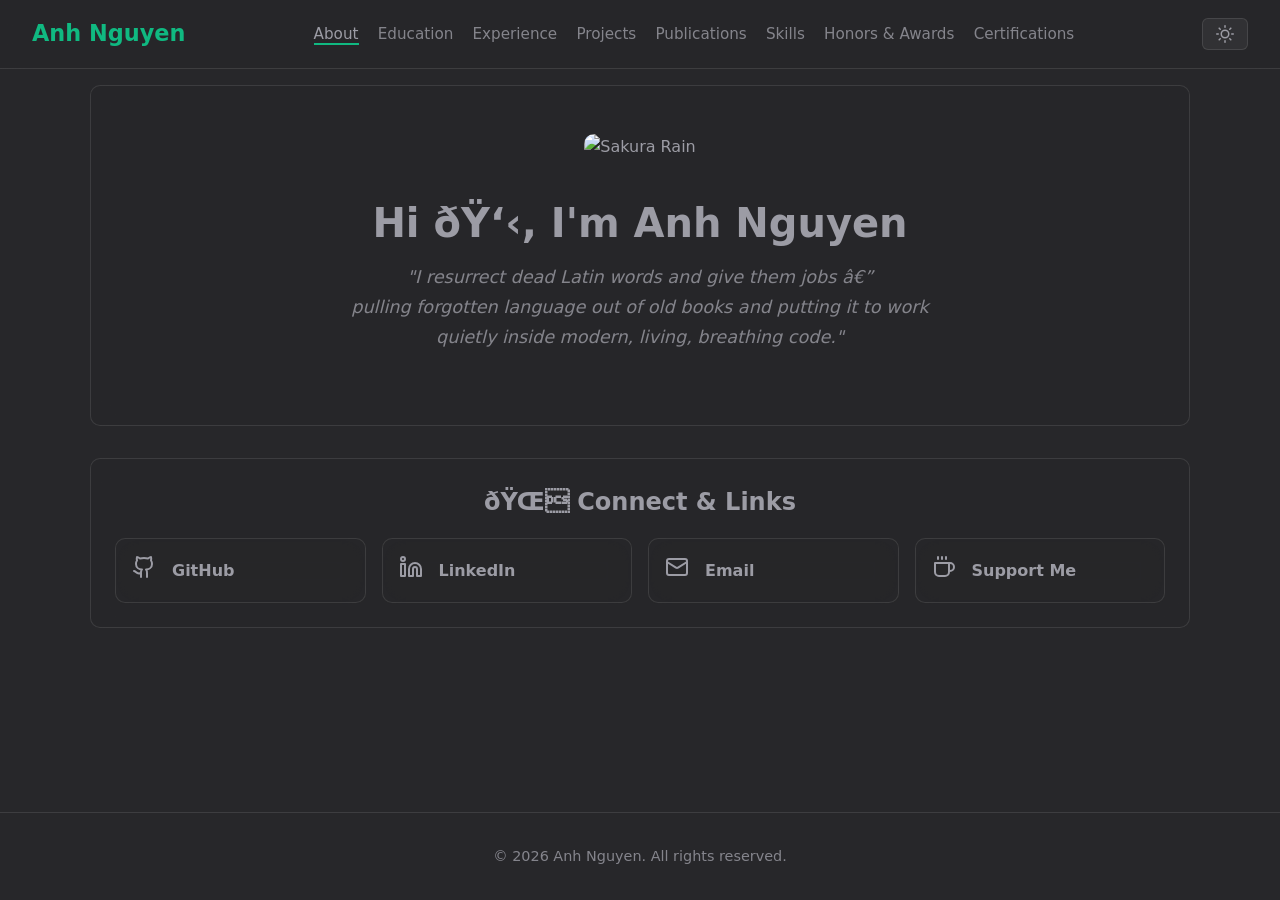
==== commit c8b4f74b: "fix: resolve encoding issues by adding BOM to HTML files and fixing corrupted emoji characters" ====
--- a/index.html
+++ b/index.html
@@ -1,4 +1,4 @@
-<!DOCTYPE html>
+﻿<!DOCTYPE html>
 <html lang="en" data-theme="dark">
 <head>
   <meta charset="UTF-8">
@@ -40,12 +40,12 @@
       
       <h1 style="font-size: 2.5rem; margin-bottom: 0.5rem; display: flex; justify-content: center;">
         <!-- Using text instead of typing SVG so it's visible in both themes -->
-        Hi 👋, I'm Anh Nguyen
+        Hi ðŸ‘‹, I'm Anh Nguyen
       </h1>
 
       
       <p style="max-width: 700px; margin: 0 auto 1.5rem auto; font-style: italic; color: var(--text-secondary); line-height: 1.7; font-size: 1.1rem;">
-        "I resurrect dead Latin words and give them jobs —<br>
+        "I resurrect dead Latin words and give them jobs â€”<br>
         pulling forgotten language out of old books and putting it to work <br>
         quietly inside modern, living, breathing code."
       </p>
@@ -54,7 +54,7 @@
     </section>
 
     <section class="glass-panel" style="margin-bottom:0; text-align:center; padding: 1.5rem;">
-      <h2 style="margin-bottom: 1rem;">🌐 Connect & Links</h2>
+      <h2 style="margin-bottom: 1rem;">ðŸŒ Connect & Links</h2>
       <div style="display: grid; grid-template-columns: repeat(auto-fit, minmax(200px, 1fr)); gap: 1rem; text-align: left;">
         
         <a href="https://github.com/Hung000anh" target="_blank" class="glass-panel" style="padding: 1rem; text-decoration:none; display:flex; align-items:center; gap: 1rem; transition: transform 0.3s ease;" onmouseover="this.style.transform='translateY(-5px)'" onmouseout="this.style.transform='translateY(0)'">
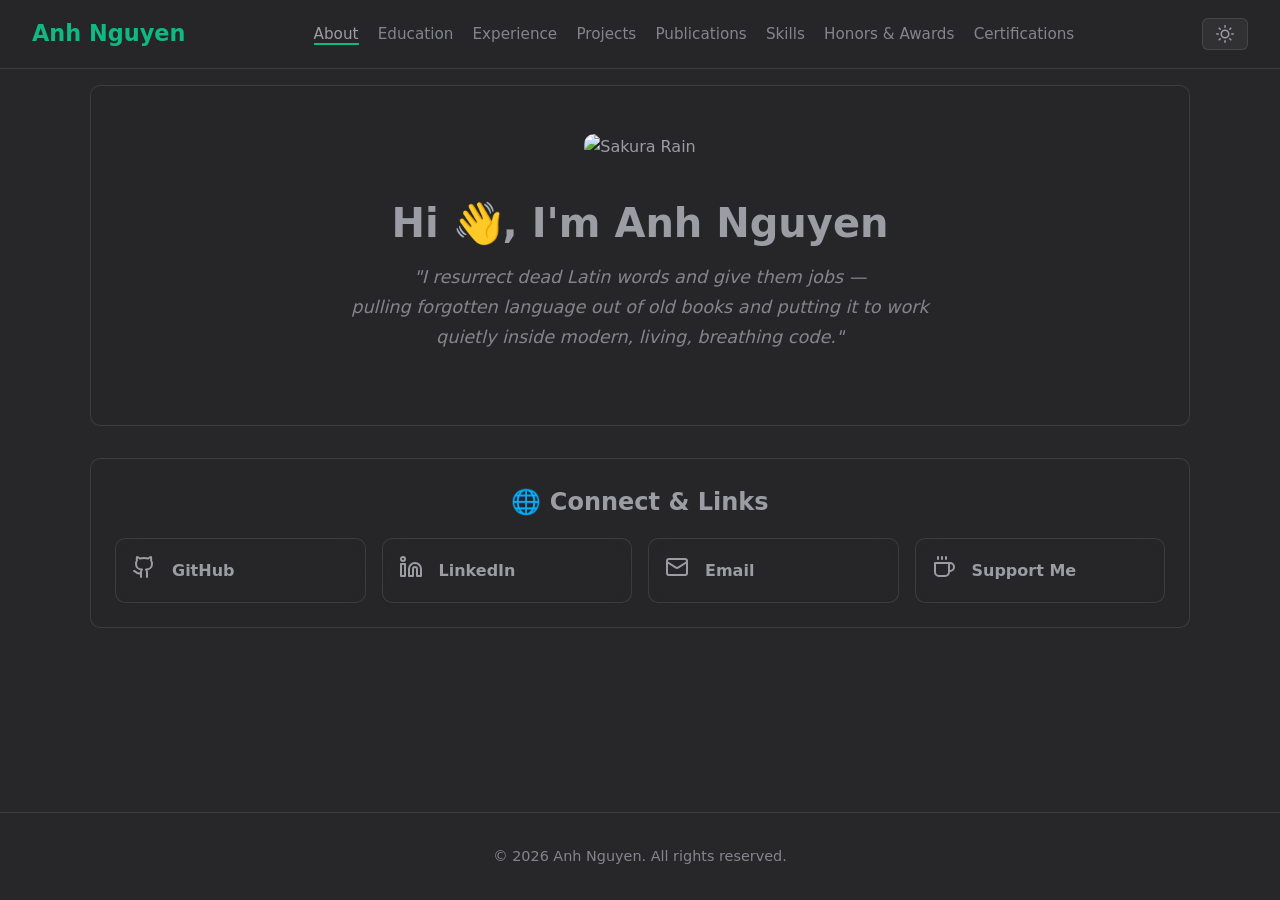
==== commit 0e7a2aab: "Revert "fix: resolve encoding issues by adding BOM to HTML files and fixing corrupted emoji characte" ====
--- a/index.html
+++ b/index.html
@@ -1,4 +1,4 @@
-﻿<!DOCTYPE html>
+<!DOCTYPE html>
 <html lang="en" data-theme="dark">
 <head>
   <meta charset="UTF-8">
@@ -40,12 +40,12 @@
       
       <h1 style="font-size: 2.5rem; margin-bottom: 0.5rem; display: flex; justify-content: center;">
         <!-- Using text instead of typing SVG so it's visible in both themes -->
-        Hi ðŸ‘‹, I'm Anh Nguyen
+        Hi 👋, I'm Anh Nguyen
       </h1>
 
       
       <p style="max-width: 700px; margin: 0 auto 1.5rem auto; font-style: italic; color: var(--text-secondary); line-height: 1.7; font-size: 1.1rem;">
-        "I resurrect dead Latin words and give them jobs â€”<br>
+        "I resurrect dead Latin words and give them jobs —<br>
         pulling forgotten language out of old books and putting it to work <br>
         quietly inside modern, living, breathing code."
       </p>
@@ -54,7 +54,7 @@
     </section>
 
     <section class="glass-panel" style="margin-bottom:0; text-align:center; padding: 1.5rem;">
-      <h2 style="margin-bottom: 1rem;">ðŸŒ Connect & Links</h2>
+      <h2 style="margin-bottom: 1rem;">🌐 Connect & Links</h2>
       <div style="display: grid; grid-template-columns: repeat(auto-fit, minmax(200px, 1fr)); gap: 1rem; text-align: left;">
         
         <a href="https://github.com/Hung000anh" target="_blank" class="glass-panel" style="padding: 1rem; text-decoration:none; display:flex; align-items:center; gap: 1rem; transition: transform 0.3s ease;" onmouseover="this.style.transform='translateY(-5px)'" onmouseout="this.style.transform='translateY(0)'">
